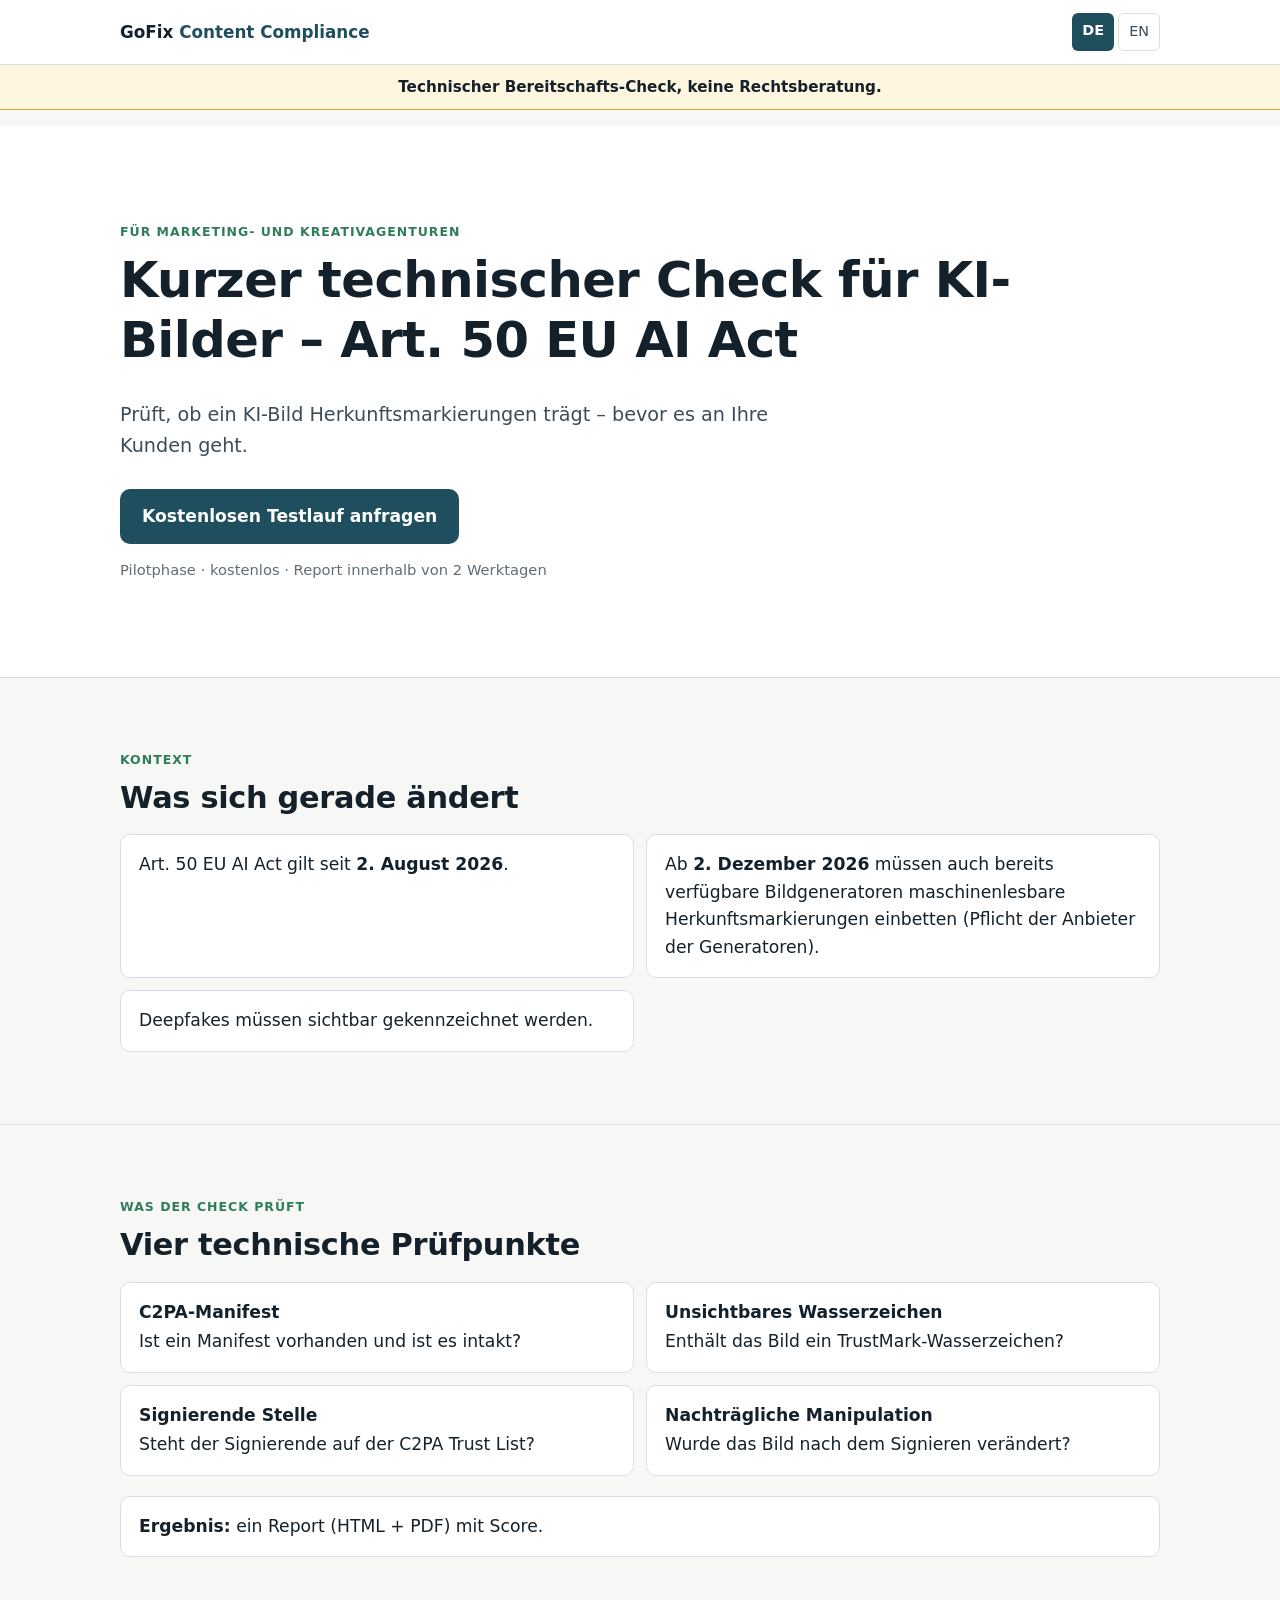
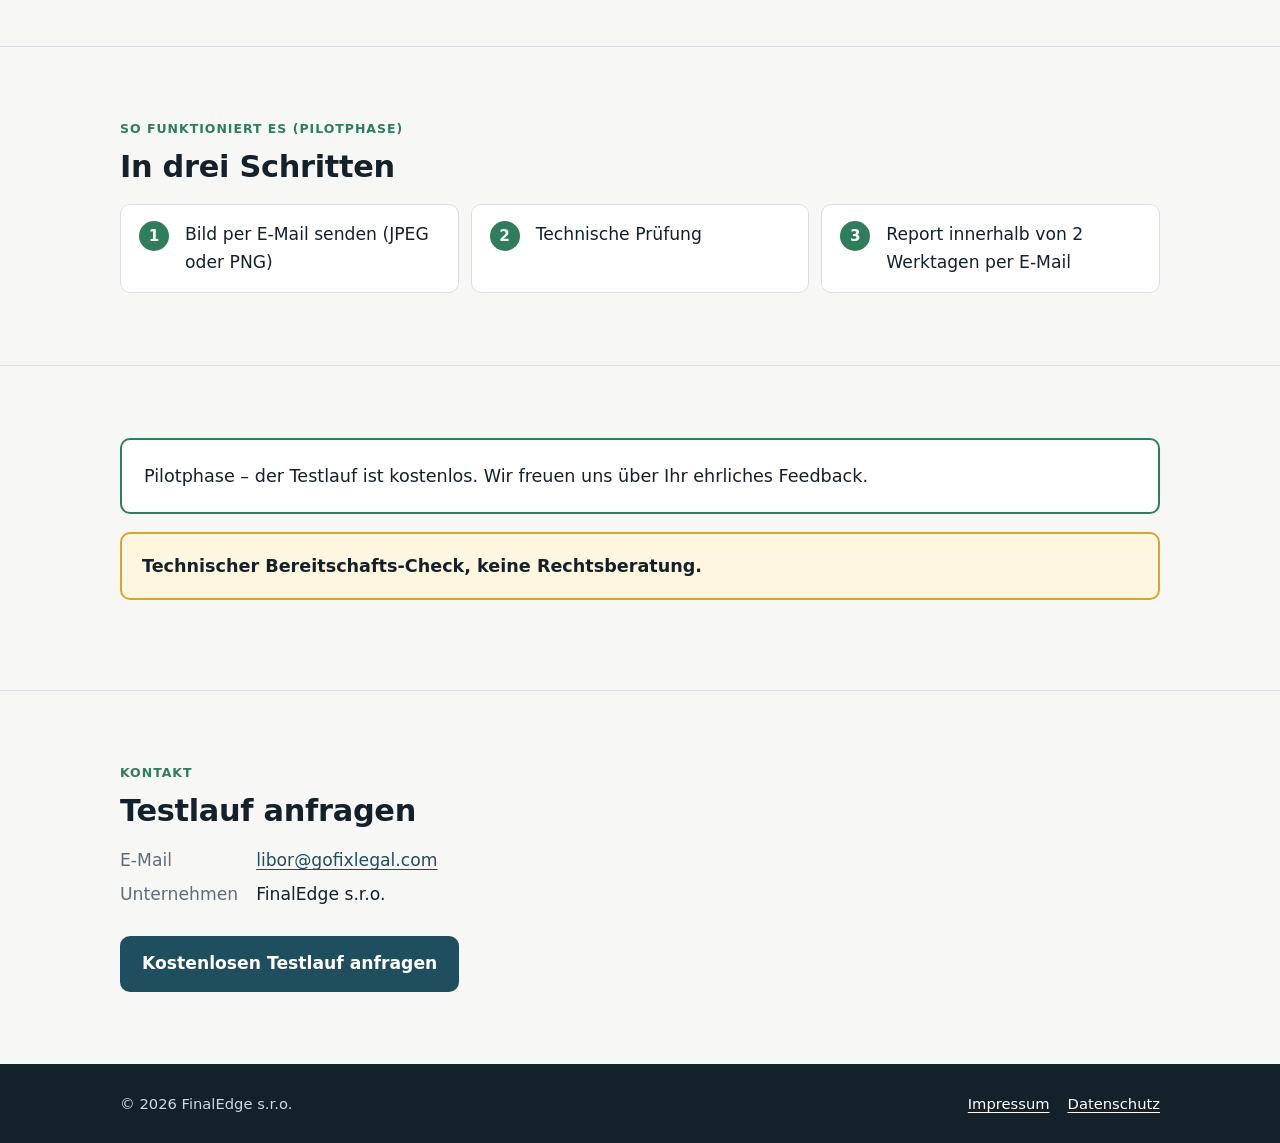
==== index.html @ 9da03d21 "feat: landing page gofixlegal.com Co-authored-by: Cursor <cursoragent@cursor.com>" ====
<!doctype html>
<html lang="de">
<head>
<meta charset="utf-8">
<meta name="viewport" content="width=device-width, initial-scale=1">
<title>GoFix Content Compliance – Technischer Check für KI-Bilder (Art. 50 EU AI Act)</title>
<meta name="description" content="Kurzer technischer Check für KI-Bilder: prüft C2PA-Manifest, unsichtbares Wasserzeichen und Manipulationen – bevor das Bild an Ihre Kunden geht. Technischer Bereitschafts-Check, keine Rechtsberatung.">
<link rel="alternate" hreflang="de" href="https://gofixlegal.com/">
<link rel="alternate" hreflang="en" href="https://gofixlegal.com/en/">
<link rel="stylesheet" href="/assets/styles.css">
</head>
<body>
<a class="skip" href="#main">Zum Inhalt springen</a>
<header class="site-header">
  <div class="wrap">
    <a class="logo" href="/">GoFix <span>Content Compliance</span></a>
    <nav class="lang" aria-label="Sprache"><strong aria-current="true">DE</strong><a href="/en/" hreflang="en" lang="en">EN</a></nav>
  </div>
</header>
<p class="disclaimer">Technischer Bereitschafts-Check, keine Rechtsberatung.</p>

<main id="main">
  <section class="hero">
    <div class="wrap">
      <p class="eyebrow">Für Marketing- und Kreativagenturen</p>
      <h1>Kurzer technischer Check für KI-Bilder – Art. 50 EU AI Act</h1>
      <p class="lead">Prüft, ob ein KI-Bild Herkunftsmarkierungen trägt – bevor es an Ihre Kunden geht.</p>
      <a class="btn" href="mailto:libor@gofixlegal.com?subject=Testlauf%20KI-Bild-Check">Kostenlosen Testlauf anfragen</a>
      <p class="hero-note">Pilotphase · kostenlos · Report innerhalb von 2 Werktagen</p>
    </div>
  </section>

  <section id="kontext">
    <div class="wrap">
      <p class="eyebrow">Kontext</p>
      <h2>Was sich gerade ändert</h2>
      <ul class="facts">
        <li>Art. 50 EU AI Act gilt seit <time datetime="2026-08-02">2. August 2026</time>.</li>
        <li>Ab <time datetime="2026-12-02">2. Dezember 2026</time> müssen auch bereits verfügbare Bildgeneratoren maschinenlesbare Herkunftsmarkierungen einbetten (Pflicht der Anbieter der Generatoren).</li>
        <li>Deepfakes müssen sichtbar gekennzeichnet werden.</li>
      </ul>
    </div>
  </section>

  <section id="pruefung">
    <div class="wrap">
      <p class="eyebrow">Was der Check prüft</p>
      <h2>Vier technische Prüfpunkte</h2>
      <ul class="checks">
        <li><strong>C2PA-Manifest</strong>Ist ein Manifest vorhanden und ist es intakt?</li>
        <li><strong>Unsichtbares Wasserzeichen</strong>Enthält das Bild ein TrustMark-Wasserzeichen?</li>
        <li><strong>Signierende Stelle</strong>Steht der Signierende auf der C2PA Trust List?</li>
        <li><strong>Nachträgliche Manipulation</strong>Wurde das Bild nach dem Signieren verändert?</li>
      </ul>
      <p class="output"><strong>Ergebnis:</strong> ein Report (HTML + PDF) mit Score.</p>
    </div>
  </section>

  <section id="ablauf">
    <div class="wrap">
      <p class="eyebrow">So funktioniert es (Pilotphase)</p>
      <h2>In drei Schritten</h2>
      <ol class="steps">
        <li>Bild per E-Mail senden (JPEG oder PNG)</li>
        <li>Technische Prüfung</li>
        <li>Report innerhalb von 2 Werktagen per E-Mail</li>
      </ol>
    </div>
  </section>

  <section id="pilot">
    <div class="wrap">
      <p class="pilot">Pilotphase – der Testlauf ist kostenlos. Wir freuen uns über Ihr ehrliches Feedback.</p>
      <p class="legal-box">Technischer Bereitschafts-Check, keine Rechtsberatung.</p>
    </div>
  </section>

  <section id="kontakt" class="contact">
    <div class="wrap">
      <p class="eyebrow">Kontakt</p>
      <h2>Testlauf anfragen</h2>
      <dl>
        <dt>E-Mail</dt><dd><a href="mailto:libor@gofixlegal.com">libor@gofixlegal.com</a></dd>
        <dt>Unternehmen</dt><dd>FinalEdge s.r.o.</dd>
      </dl>
      <a class="btn" href="mailto:libor@gofixlegal.com?subject=Testlauf%20KI-Bild-Check">Kostenlosen Testlauf anfragen</a>
    </div>
  </section>
</main>

<footer class="site-footer">
  <div class="wrap">
    <span>© 2026 FinalEdge s.r.o.</span>
    <nav aria-label="Rechtliches"><a href="/impressum.html">Impressum</a><a href="/datenschutz.html">Datenschutz</a></nav>
  </div>
</footer>
</body>
</html>
---- assets/styles.css ----
:root {
  --ink: #14212b;
  --ink-2: #3d4c57;
  --muted: #5f6d78;
  --bg: #f7f8f6;
  --surface: #ffffff;
  --line: #d9dfe2;
  --brand: #1f4e5f;
  --brand-ink: #ffffff;
  --accent: #2f7d5b;
  --warn-bg: #fff6e0;
  --warn-line: #d9a431;
  --radius: 10px;
  --max: 1080px;
  --font: system-ui, -apple-system, "Segoe UI", Roboto, "Helvetica Neue", Arial, sans-serif;
}

* { box-sizing: border-box; }
html { -webkit-text-size-adjust: 100%; }
body {
  margin: 0;
  font-family: var(--font);
  font-size: 1.0625rem;
  line-height: 1.6;
  color: var(--ink);
  background: var(--bg);
}
a { color: var(--brand); text-underline-offset: 3px; }
a:focus-visible, .btn:focus-visible { outline: 3px solid var(--accent); outline-offset: 3px; }
h1, h2, h3 { line-height: 1.2; letter-spacing: -0.01em; margin: 0 0 0.6em; }
h1 { font-size: clamp(1.9rem, 5.2vw, 3.1rem); }
h2 { font-size: clamp(1.4rem, 3.4vw, 1.9rem); }
h3 { font-size: 1.1rem; }
p { margin: 0 0 1em; }

.wrap { width: 100%; max-width: var(--max); margin: 0 auto; padding: 0 20px; }
.skip { position: absolute; left: -999px; }
.skip:focus { left: 12px; top: 12px; background: var(--surface); padding: 8px 12px; z-index: 10; }

/* Header */
.site-header { background: var(--surface); border-bottom: 1px solid var(--line); }
.site-header .wrap { display: flex; align-items: center; justify-content: space-between; gap: 16px; min-height: 64px; }
.logo { font-weight: 700; color: var(--ink); text-decoration: none; font-size: 1.05rem; }
.logo span { color: var(--brand); }
.lang { display: flex; gap: 4px; font-size: 0.9rem; }
.lang a, .lang strong { padding: 6px 10px; border-radius: 6px; text-decoration: none; }
.lang strong { background: var(--brand); color: var(--brand-ink); }
.lang a { color: var(--ink-2); border: 1px solid var(--line); }

/* Disclaimer bar */
.disclaimer {
  background: var(--warn-bg);
  border-bottom: 1px solid var(--warn-line);
  font-weight: 600;
  font-size: 0.95rem;
  text-align: center;
  padding: 10px 20px;
}

/* Sections */
section { padding: 56px 0; border-bottom: 1px solid var(--line); }
section:last-of-type { border-bottom: 0; }
.eyebrow { text-transform: uppercase; letter-spacing: 0.08em; font-size: 0.78rem; font-weight: 700; color: var(--accent); margin-bottom: 10px; }
.lead { font-size: 1.2rem; color: var(--ink-2); max-width: 44rem; }

.hero { padding: 64px 0 56px; background: var(--surface); }
.btn {
  display: inline-block;
  background: var(--brand);
  color: var(--brand-ink);
  text-decoration: none;
  font-weight: 700;
  padding: 14px 22px;
  border-radius: var(--radius);
  margin-top: 8px;
}
.btn:hover { background: #173d4b; }
.hero-note { color: var(--muted); font-size: 0.92rem; margin-top: 14px; }

.facts { list-style: none; padding: 0; margin: 0; display: grid; gap: 12px; }
.facts li { background: var(--surface); border: 1px solid var(--line); border-radius: var(--radius); padding: 16px 18px; }
.facts time { font-weight: 700; }

.checks { list-style: none; padding: 0; margin: 0 0 20px; display: grid; gap: 12px; }
.checks li { background: var(--surface); border: 1px solid var(--line); border-radius: var(--radius); padding: 16px 18px; }
.checks li strong { display: block; margin-bottom: 2px; }
.output { background: var(--surface); border-left: 0; border: 1px solid var(--line); border-radius: var(--radius); padding: 16px 18px; }

.steps { list-style: none; counter-reset: s; padding: 0; margin: 0; display: grid; gap: 12px; }
.steps li { counter-increment: s; background: var(--surface); border: 1px solid var(--line); border-radius: var(--radius); padding: 16px 18px 16px 64px; position: relative; }
.steps li::before {
  content: counter(s);
  position: absolute; left: 18px; top: 16px;
  width: 30px; height: 30px; border-radius: 50%;
  background: var(--accent); color: #fff; font-weight: 700;
  display: grid; place-items: center; font-size: 0.95rem;
}

.pilot { background: var(--surface); border: 2px solid var(--accent); border-radius: var(--radius); padding: 22px; font-size: 1.1rem; }
.legal-box { border: 2px solid var(--warn-line); background: var(--warn-bg); border-radius: var(--radius); padding: 18px 20px; font-weight: 700; font-size: 1.1rem; }

.contact dl { display: grid; grid-template-columns: max-content 1fr; gap: 6px 18px; margin: 0 0 20px; }
.contact dt { color: var(--muted); }
.contact dd { margin: 0; }

/* Legal pages */
.legal { padding: 48px 0; }
.legal h2 { font-size: 1.2rem; margin-top: 1.8em; }
.legal ul { padding-left: 1.2em; }
.placeholder { background: var(--warn-bg); border: 1px dashed var(--warn-line); padding: 1px 6px; border-radius: 4px; font-weight: 600; }

/* Footer */
.site-footer { background: var(--ink); color: #cfd8dd; padding: 28px 0; font-size: 0.92rem; }
.site-footer .wrap { display: flex; flex-wrap: wrap; justify-content: space-between; gap: 12px; }
.site-footer a { color: #ffffff; }
.site-footer nav { display: flex; gap: 18px; flex-wrap: wrap; }

@media (min-width: 760px) {
  body { font-size: 1.075rem; }
  .facts, .checks { grid-template-columns: repeat(2, 1fr); }
  .steps { grid-template-columns: repeat(3, 1fr); }
  section { padding: 72px 0; }
  .hero { padding: 96px 0 80px; }
}
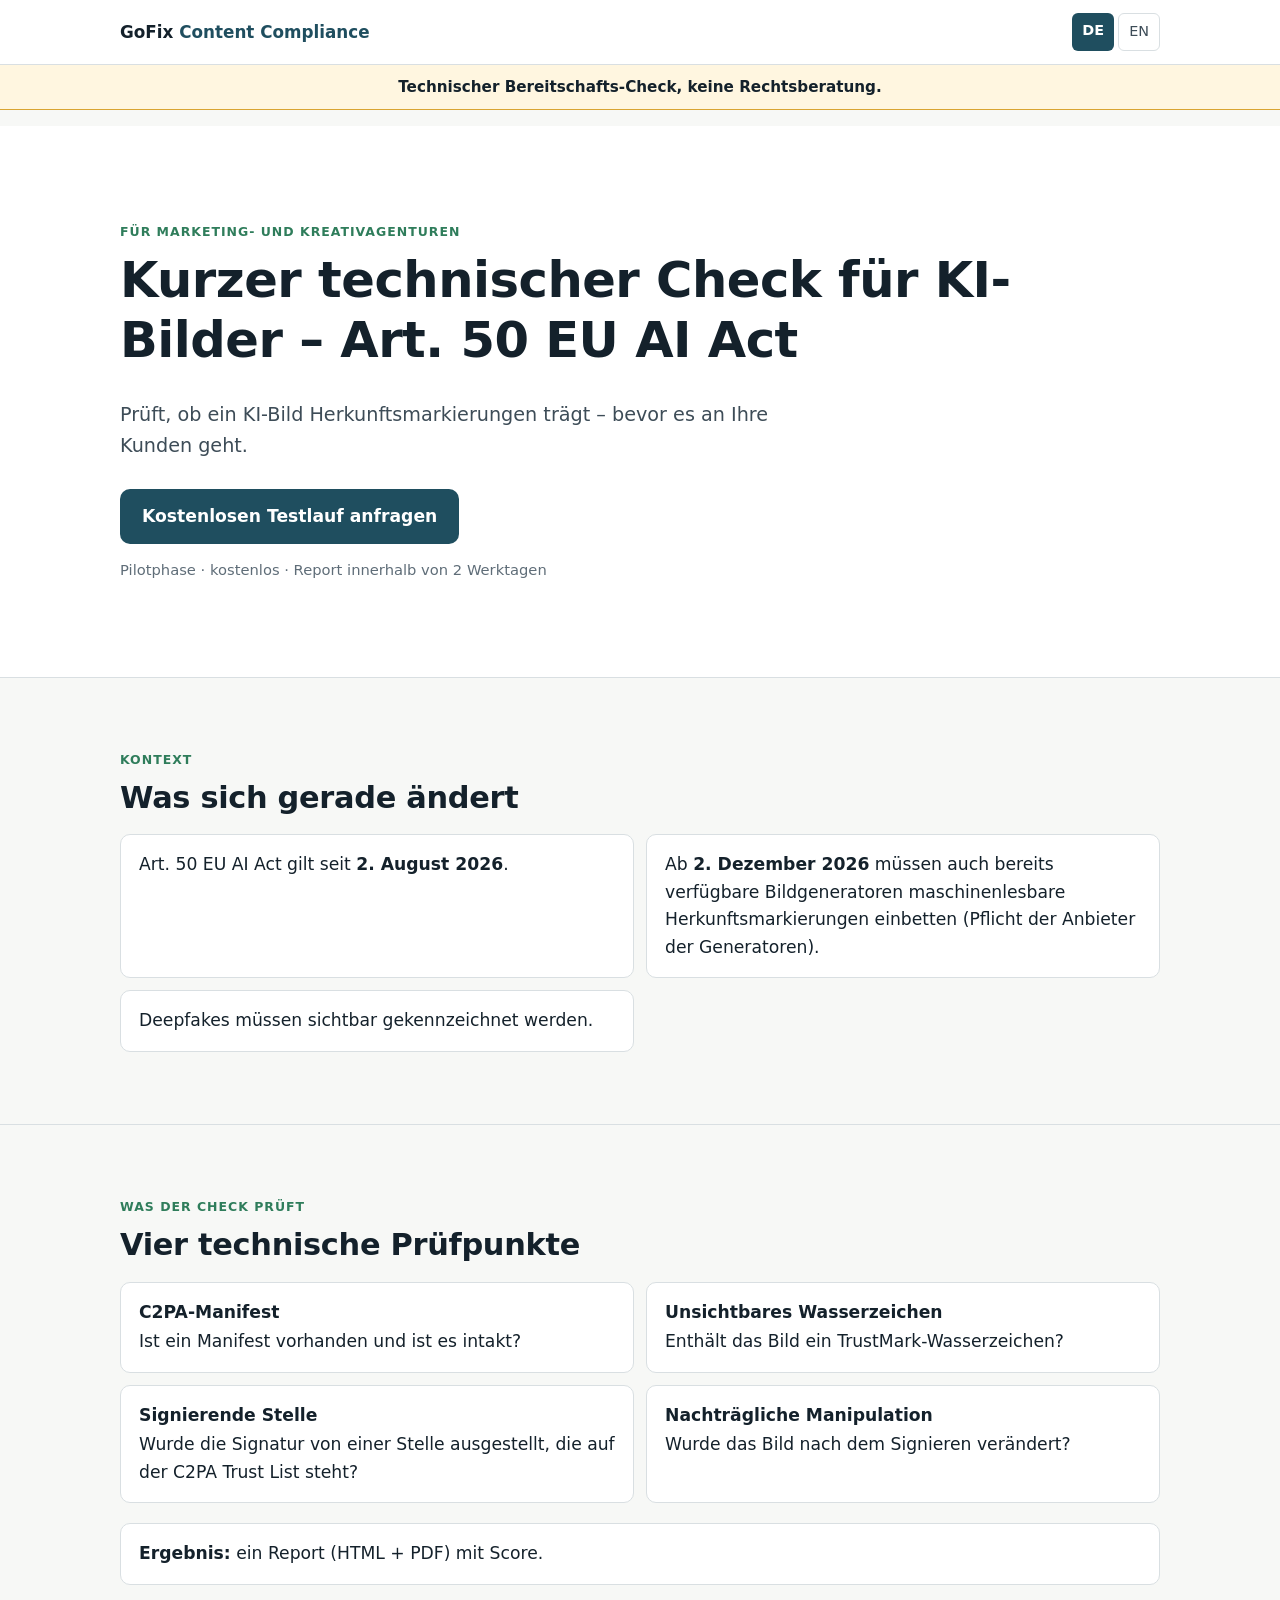
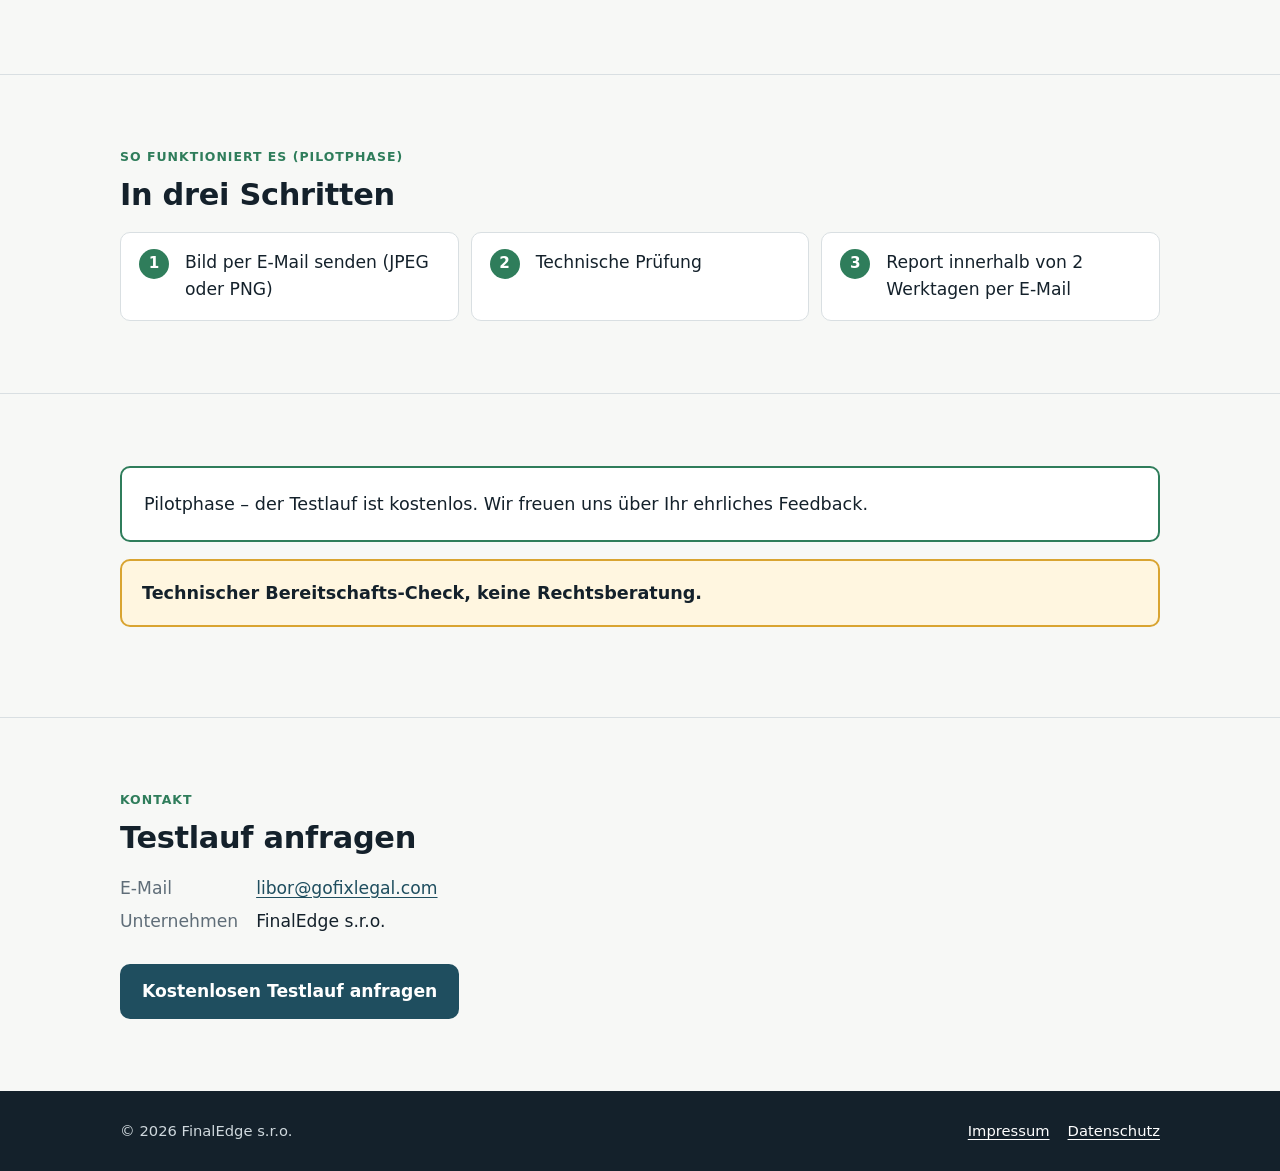
==== commit 52c7d81e: "fix: Impressum DE/EN, přesnější formulace trust listu Co-authored-by: Cursor <cursoragent@cursor.com" ====
--- a/index.html
+++ b/index.html
@@ -49,7 +49,7 @@
       <ul class="checks">
         <li><strong>C2PA-Manifest</strong>Ist ein Manifest vorhanden und ist es intakt?</li>
         <li><strong>Unsichtbares Wasserzeichen</strong>Enthält das Bild ein TrustMark-Wasserzeichen?</li>
-        <li><strong>Signierende Stelle</strong>Steht der Signierende auf der C2PA Trust List?</li>
+        <li><strong>Signierende Stelle</strong>Wurde die Signatur von einer Stelle ausgestellt, die auf der C2PA Trust List steht?</li>
         <li><strong>Nachträgliche Manipulation</strong>Wurde das Bild nach dem Signieren verändert?</li>
       </ul>
       <p class="output"><strong>Ergebnis:</strong> ein Report (HTML + PDF) mit Score.</p>
--- a/assets/styles.css
+++ b/assets/styles.css
@@ -34,8 +34,29 @@
 p { margin: 0 0 1em; }
 
 .wrap { width: 100%; max-width: var(--max); margin: 0 auto; padding: 0 20px; }
-.skip { position: absolute; left: -999px; }
-.skip:focus { left: 12px; top: 12px; background: var(--surface); padding: 8px 12px; z-index: 10; }
+.skip {
+  position: absolute;
+  width: 1px;
+  height: 1px;
+  padding: 0;
+  margin: -1px;
+  overflow: hidden;
+  clip: rect(0, 0, 0, 0);
+  white-space: nowrap;
+  border: 0;
+}
+.skip:focus {
+  left: 12px;
+  top: 12px;
+  width: auto;
+  height: auto;
+  margin: 0;
+  overflow: visible;
+  clip: auto;
+  background: var(--surface);
+  padding: 8px 12px;
+  z-index: 10;
+}
 
 /* Header */
 .site-header { background: var(--surface); border-bottom: 1px solid var(--line); }
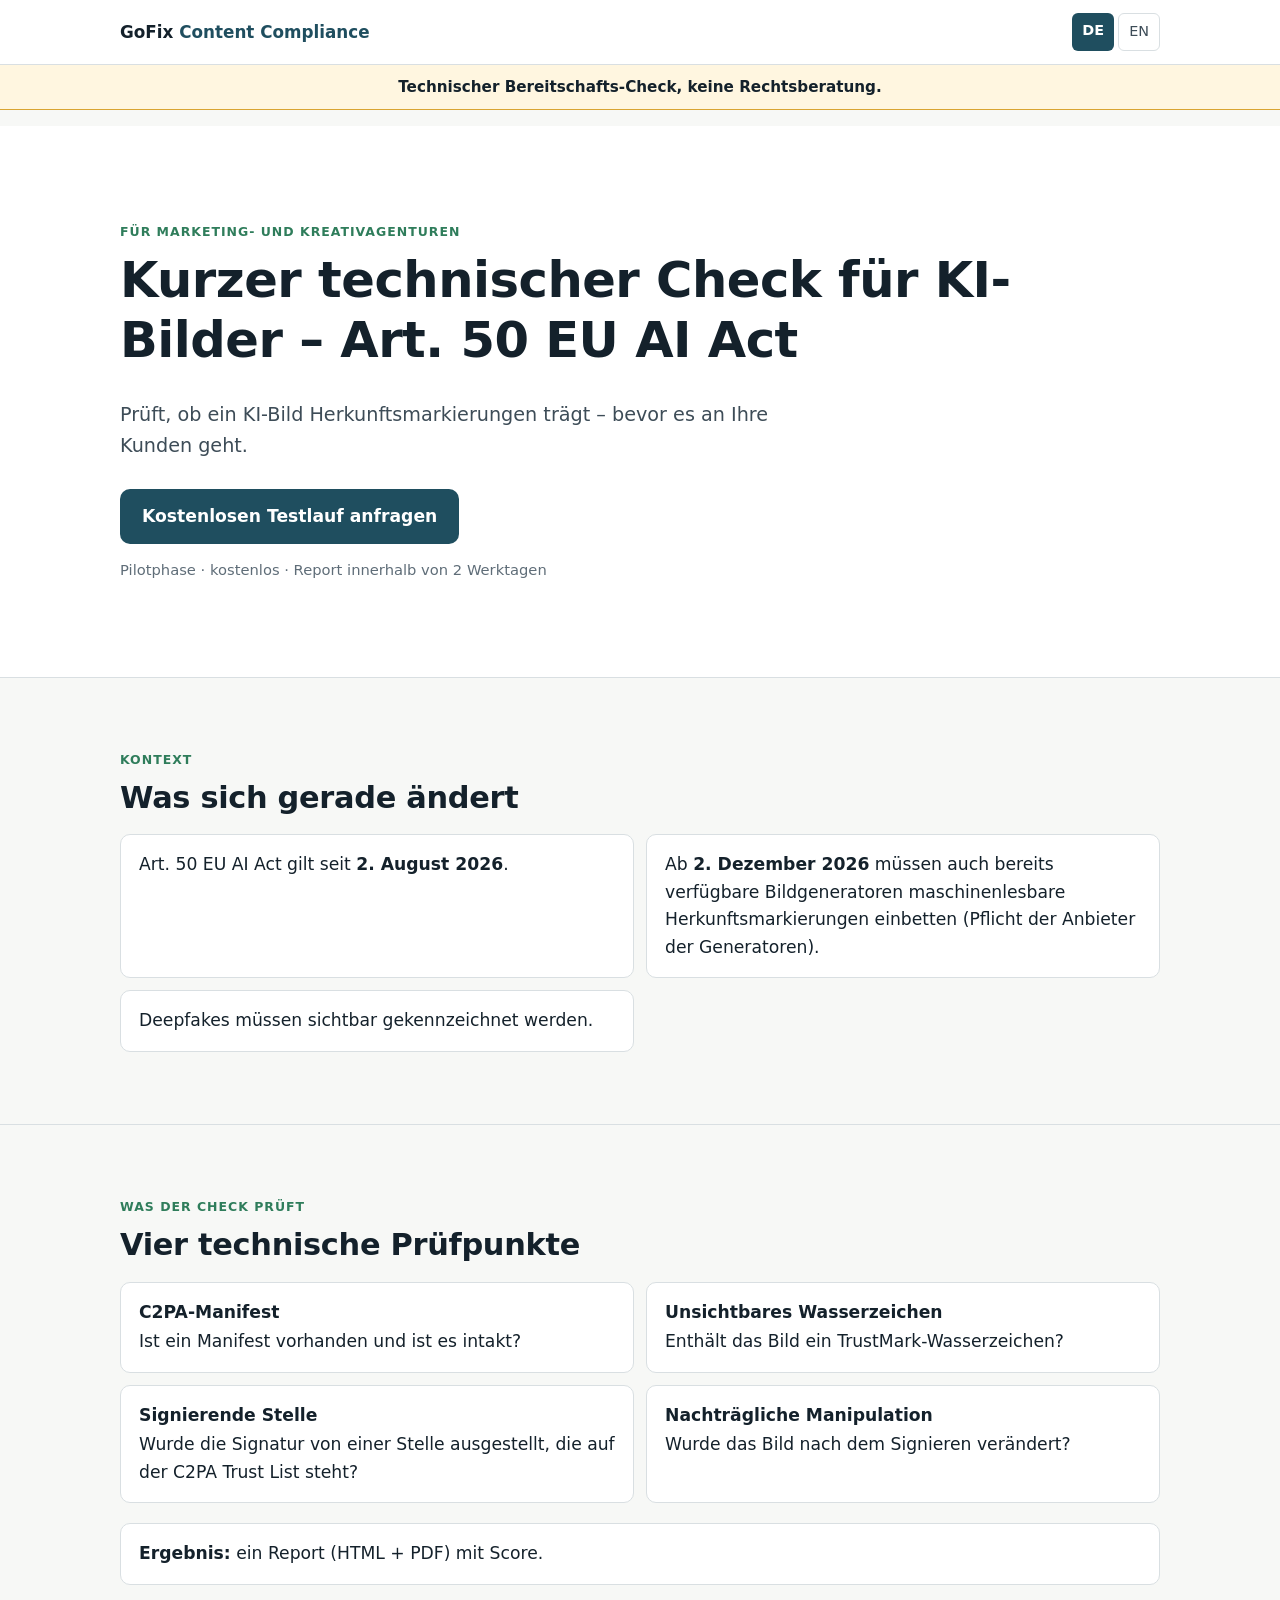
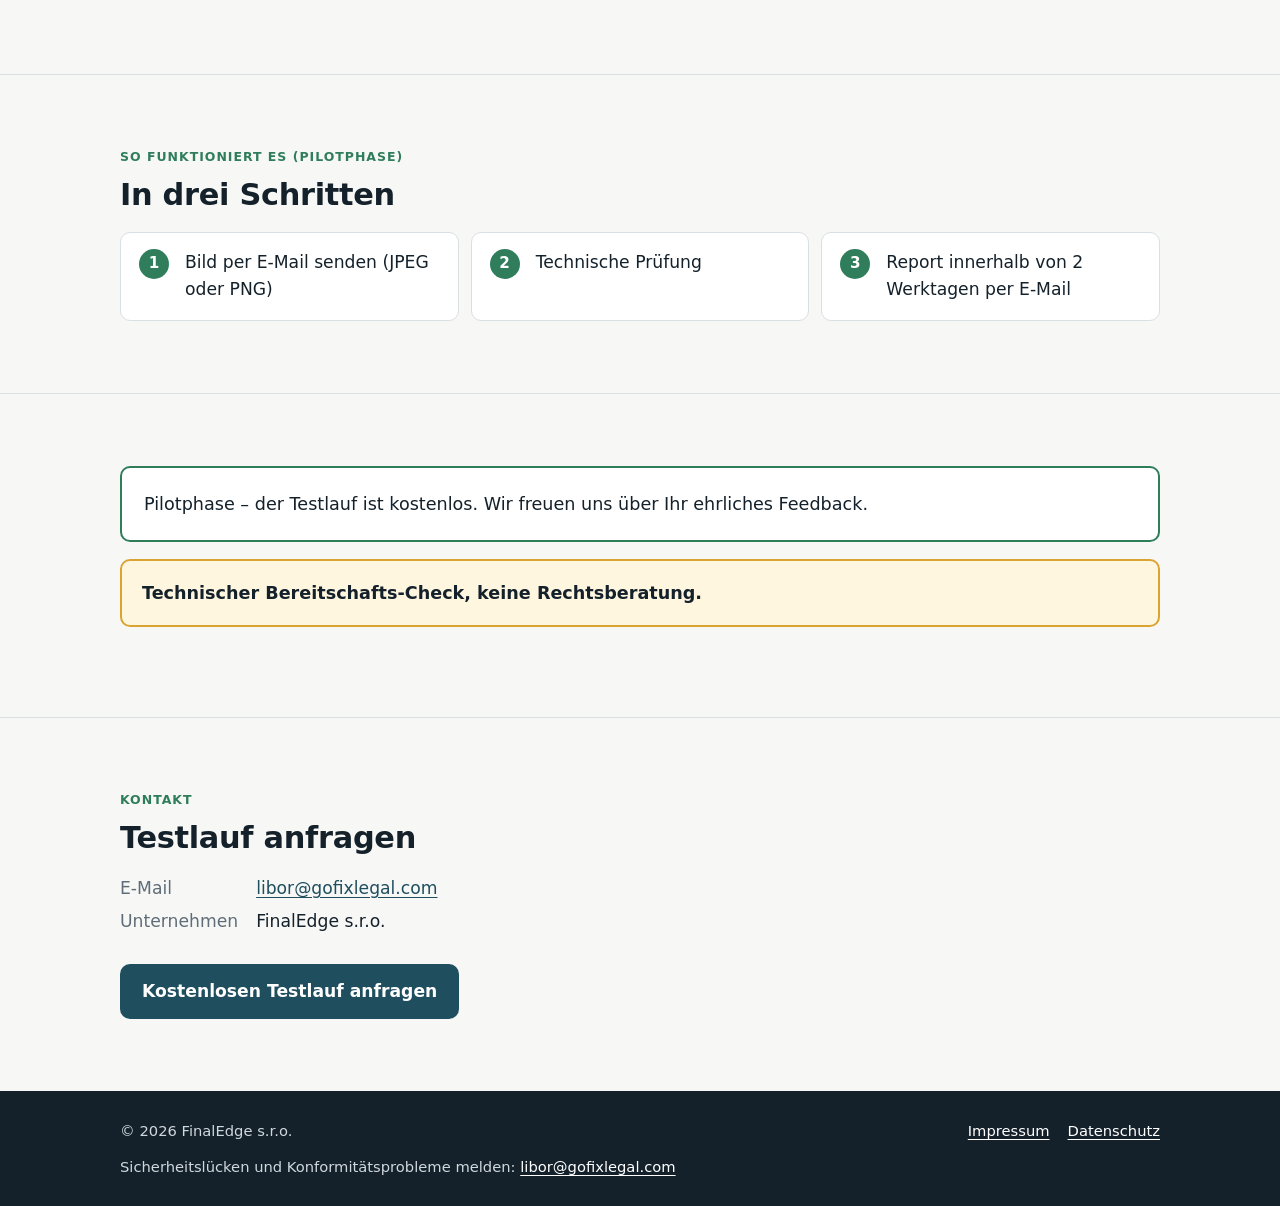
==== commit 354ba3b0: "feat: bezpečnostní kontakt (C2PA 2.4) Co-authored-by: Cursor <cursoragent@cursor.com>" ====
--- a/index.html
+++ b/index.html
@@ -92,6 +92,7 @@
   <div class="wrap">
     <span>© 2026 FinalEdge s.r.o.</span>
     <nav aria-label="Rechtliches"><a href="/impressum.html">Impressum</a><a href="/datenschutz.html">Datenschutz</a></nav>
+    <p class="security-contact">Sicherheitslücken und Konformitätsprobleme melden: <a href="mailto:libor@gofixlegal.com">libor@gofixlegal.com</a></p>
   </div>
 </footer>
 </body>
--- a/assets/styles.css
+++ b/assets/styles.css
@@ -135,6 +135,7 @@
 .site-footer .wrap { display: flex; flex-wrap: wrap; justify-content: space-between; gap: 12px; }
 .site-footer a { color: #ffffff; }
 .site-footer nav { display: flex; gap: 18px; flex-wrap: wrap; }
+.security-contact { flex: 1 0 100%; margin: 0; }
 
 @media (min-width: 760px) {
   body { font-size: 1.075rem; }
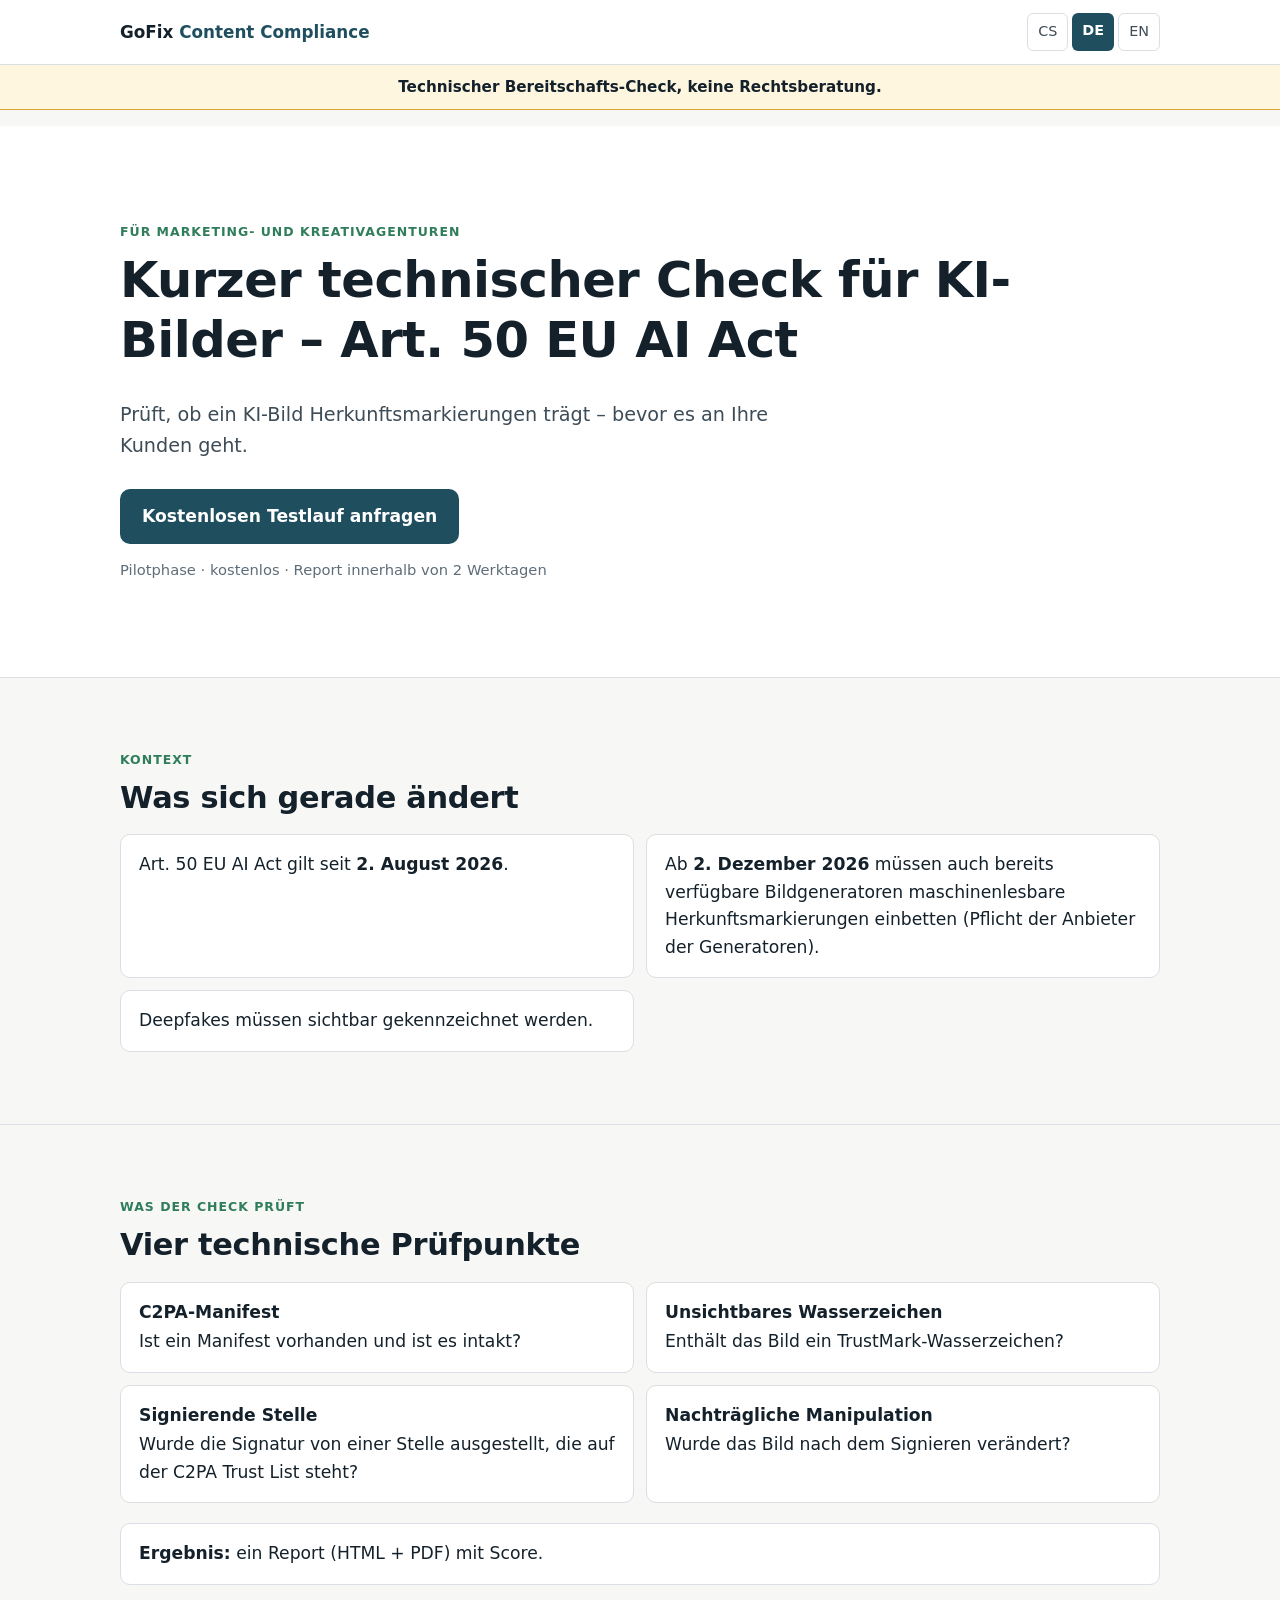
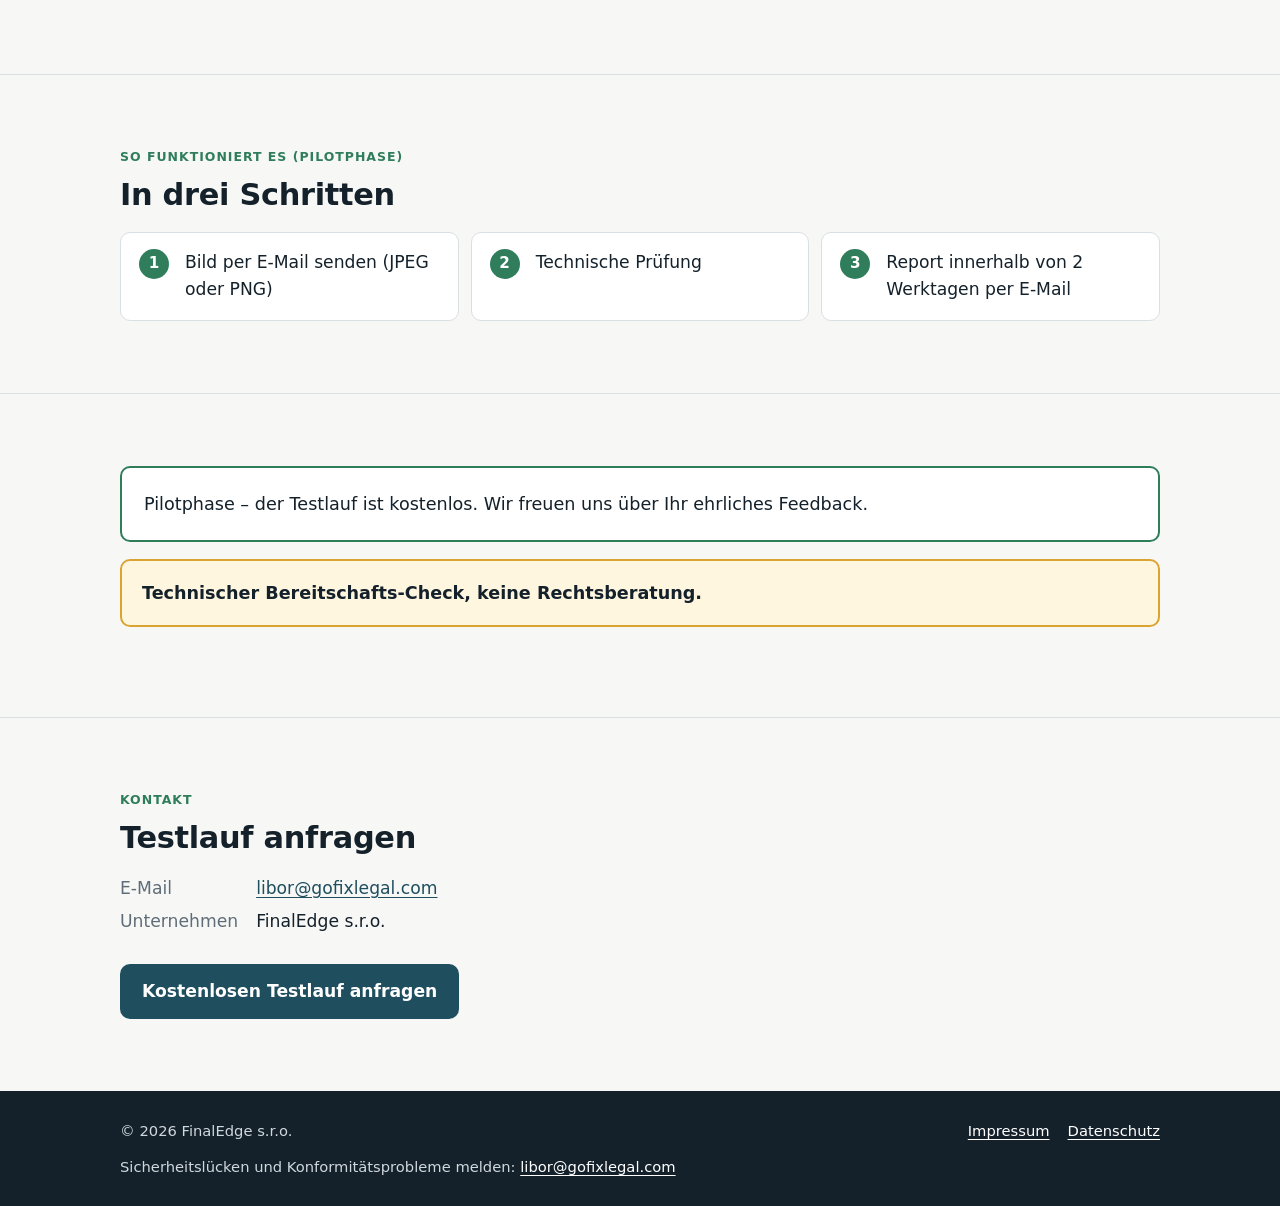
==== commit 1a4fba00: "feat: česká verze webu Co-authored-by: Cursor <cursoragent@cursor.com>" ====
--- a/index.html
+++ b/index.html
@@ -7,6 +7,7 @@
 <meta name="description" content="Kurzer technischer Check für KI-Bilder: prüft C2PA-Manifest, unsichtbares Wasserzeichen und Manipulationen – bevor das Bild an Ihre Kunden geht. Technischer Bereitschafts-Check, keine Rechtsberatung.">
 <link rel="alternate" hreflang="de" href="https://gofixlegal.com/">
 <link rel="alternate" hreflang="en" href="https://gofixlegal.com/en/">
+<link rel="alternate" hreflang="cs" href="https://gofixlegal.com/cs/">
 <link rel="stylesheet" href="/assets/styles.css">
 </head>
 <body>
@@ -14,7 +15,7 @@
 <header class="site-header">
   <div class="wrap">
     <a class="logo" href="/">GoFix <span>Content Compliance</span></a>
-    <nav class="lang" aria-label="Sprache"><strong aria-current="true">DE</strong><a href="/en/" hreflang="en" lang="en">EN</a></nav>
+    <nav class="lang" aria-label="Sprache"><a href="/cs/" hreflang="cs" lang="cs">CS</a><strong aria-current="true">DE</strong><a href="/en/" hreflang="en" lang="en">EN</a></nav>
   </div>
 </header>
 <p class="disclaimer">Technischer Bereitschafts-Check, keine Rechtsberatung.</p>
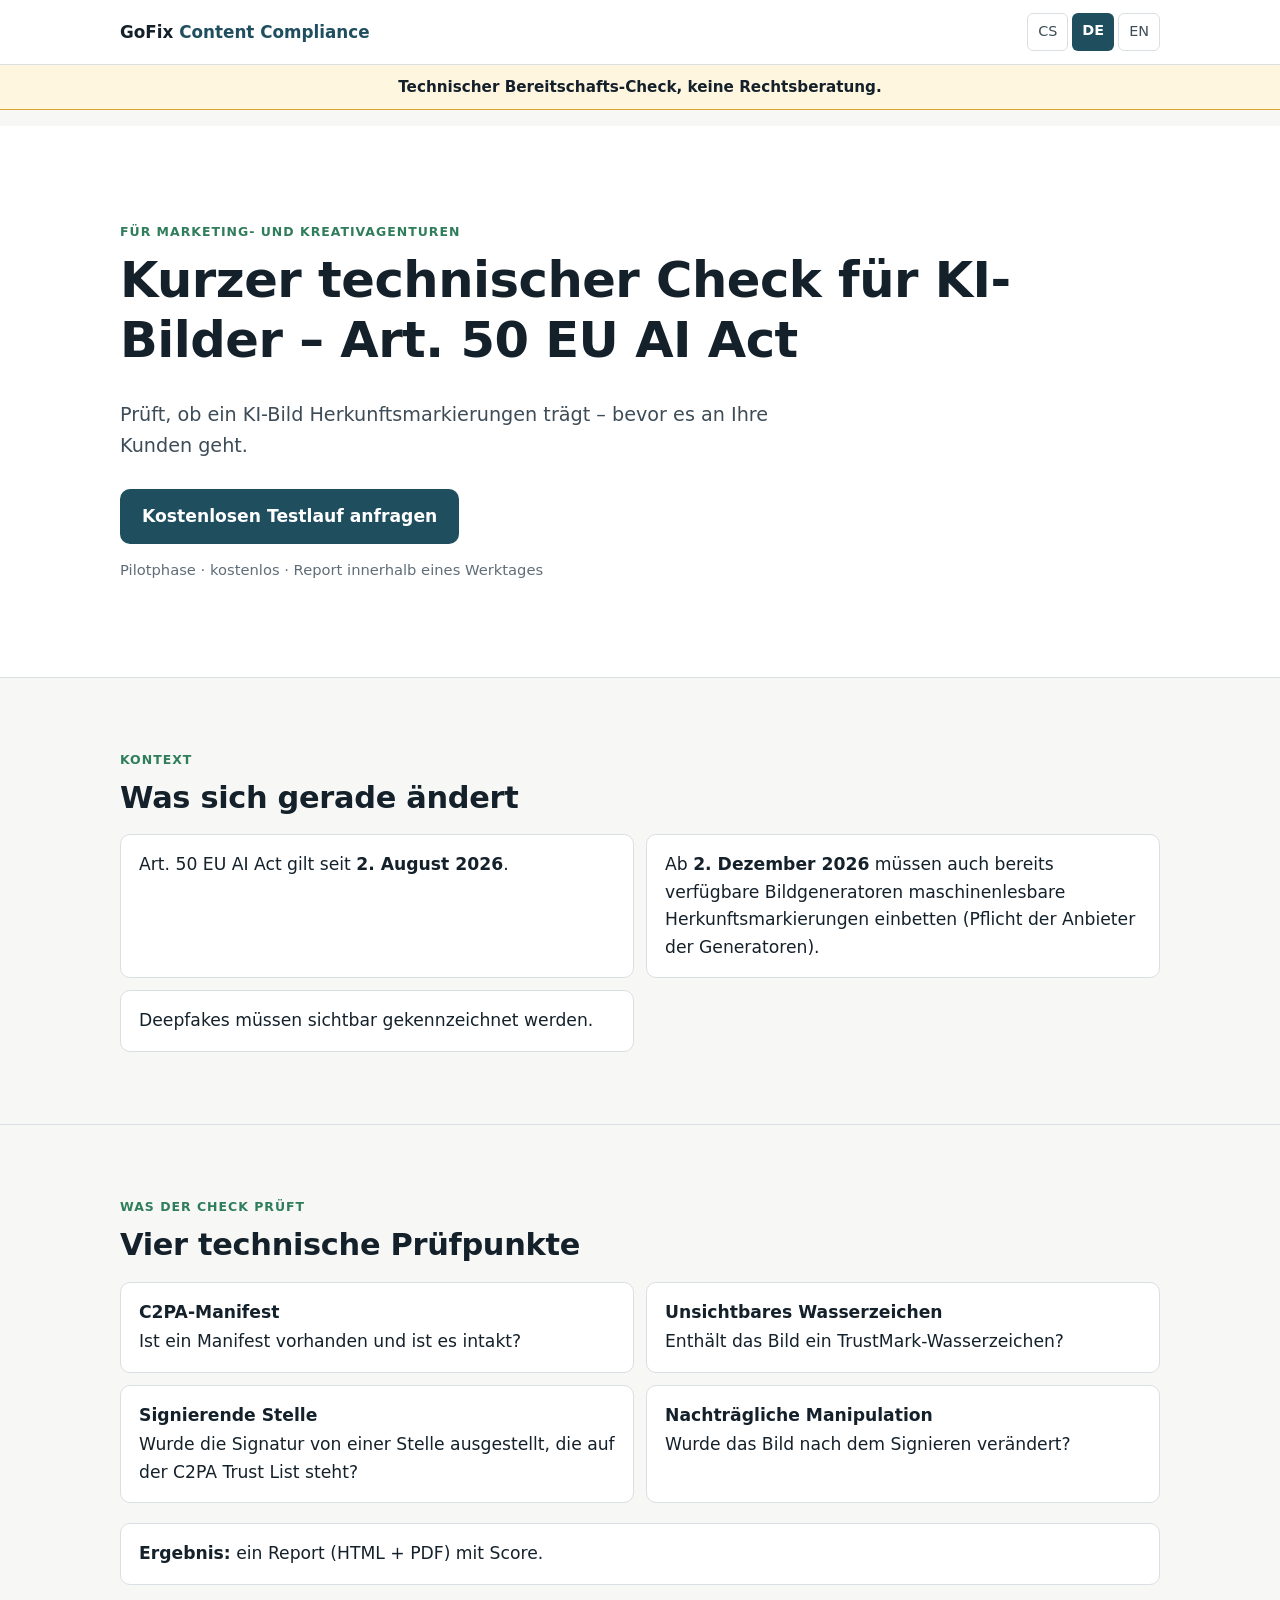
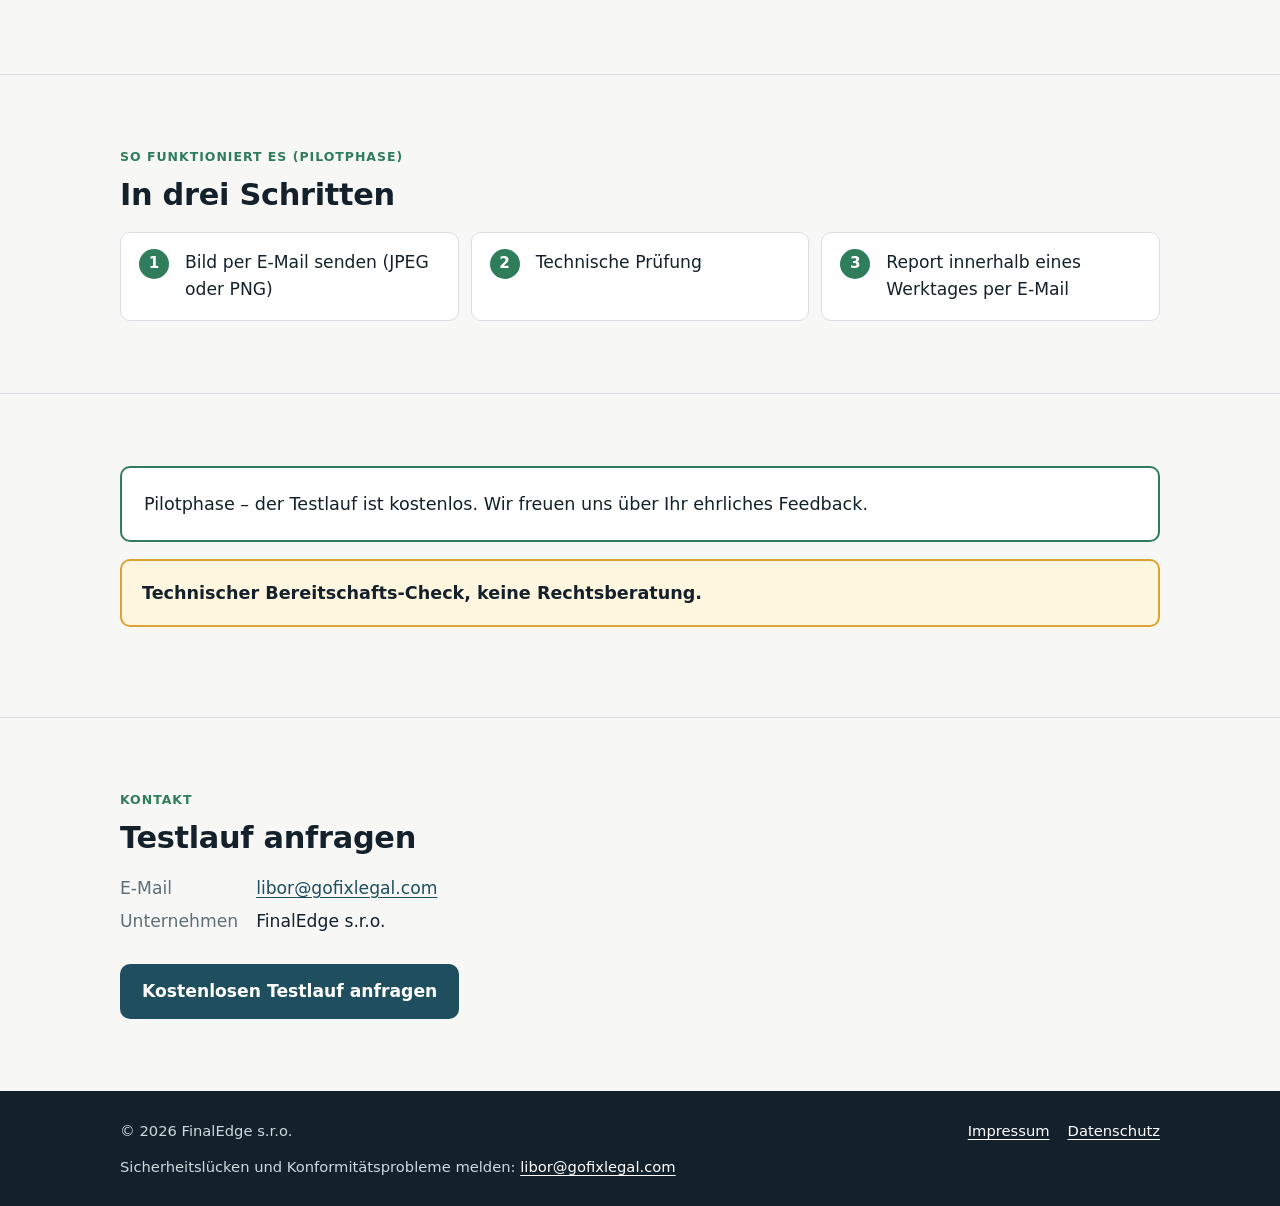
==== commit 05eaf987: "fix: report do 1 pracovního dne Co-authored-by: Cursor <cursoragent@cursor.com>" ====
--- a/index.html
+++ b/index.html
@@ -27,7 +27,7 @@
       <h1>Kurzer technischer Check für KI-Bilder – Art. 50 EU AI Act</h1>
       <p class="lead">Prüft, ob ein KI-Bild Herkunftsmarkierungen trägt – bevor es an Ihre Kunden geht.</p>
       <a class="btn" href="mailto:libor@gofixlegal.com?subject=Testlauf%20KI-Bild-Check">Kostenlosen Testlauf anfragen</a>
-      <p class="hero-note">Pilotphase · kostenlos · Report innerhalb von 2 Werktagen</p>
+      <p class="hero-note">Pilotphase · kostenlos · Report innerhalb eines Werktages</p>
     </div>
   </section>
 
@@ -64,7 +64,7 @@
       <ol class="steps">
         <li>Bild per E-Mail senden (JPEG oder PNG)</li>
         <li>Technische Prüfung</li>
-        <li>Report innerhalb von 2 Werktagen per E-Mail</li>
+        <li>Report innerhalb eines Werktages per E-Mail</li>
       </ol>
     </div>
   </section>
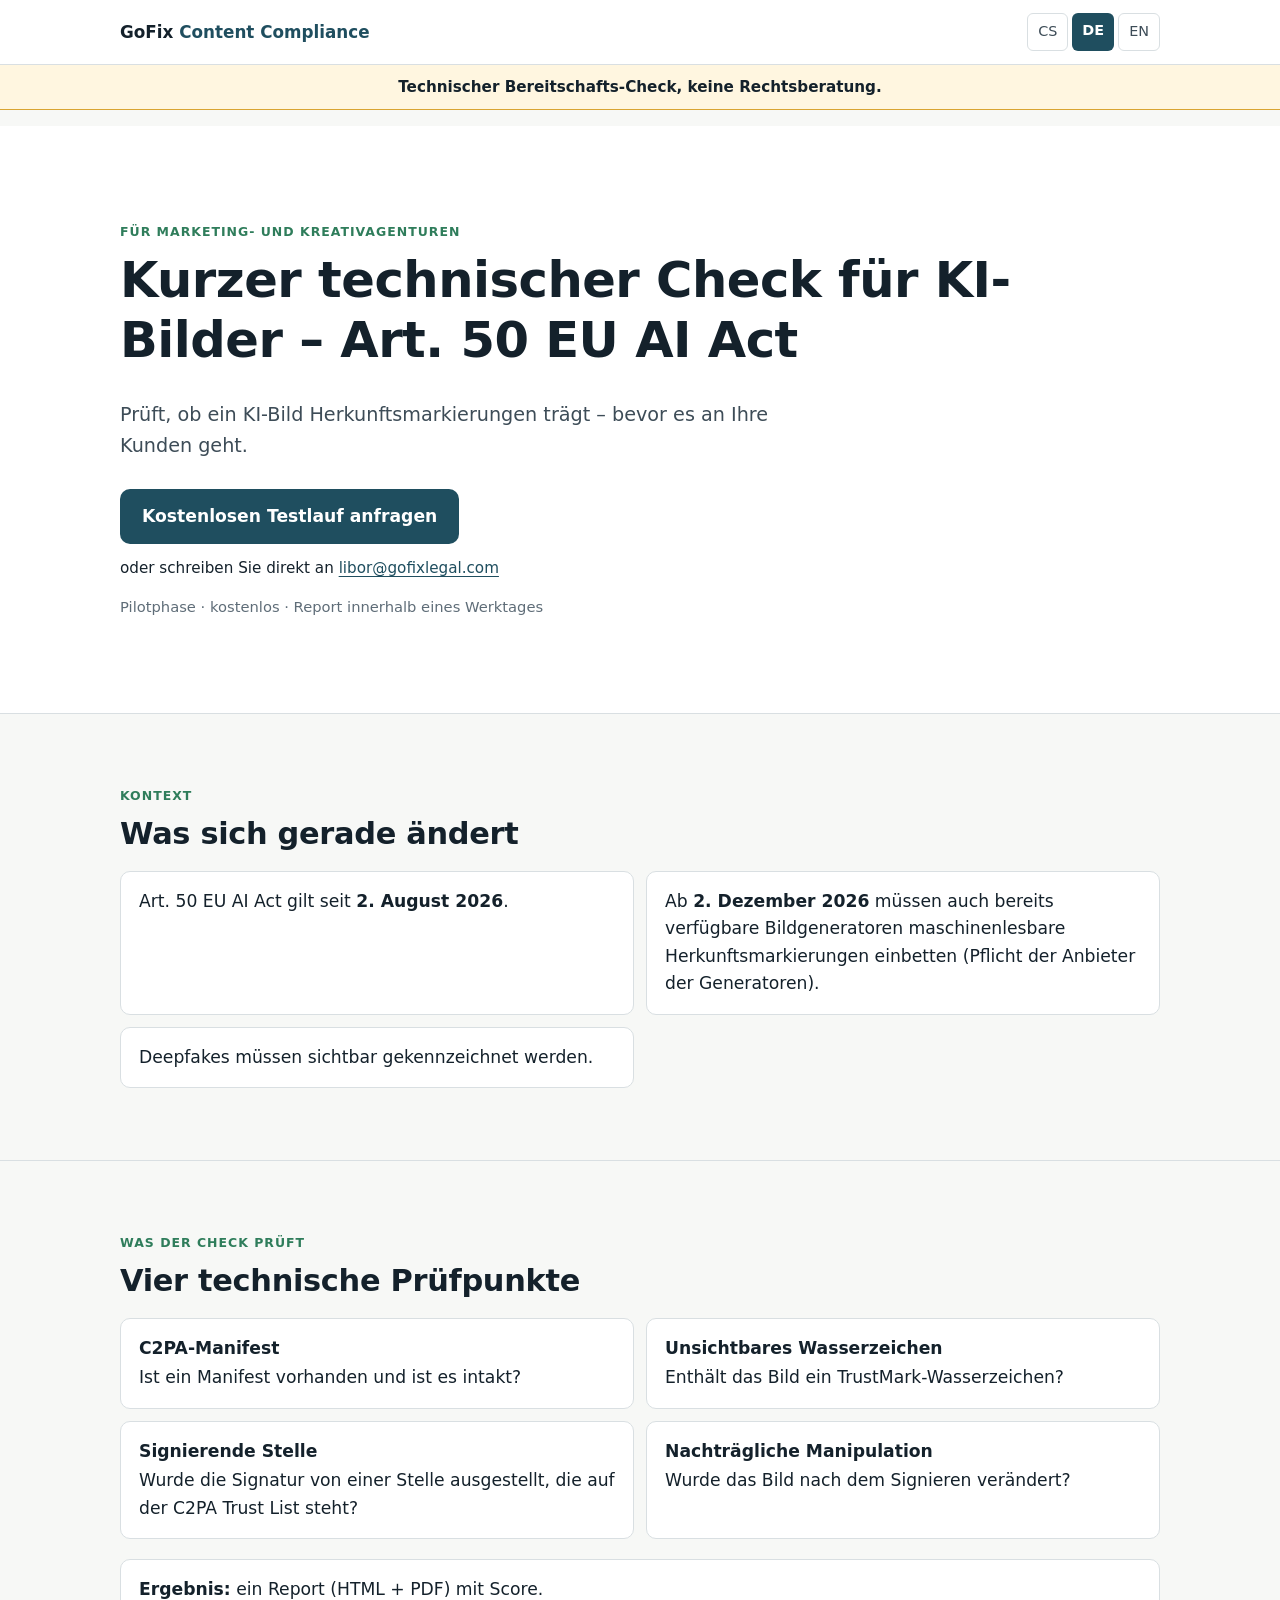
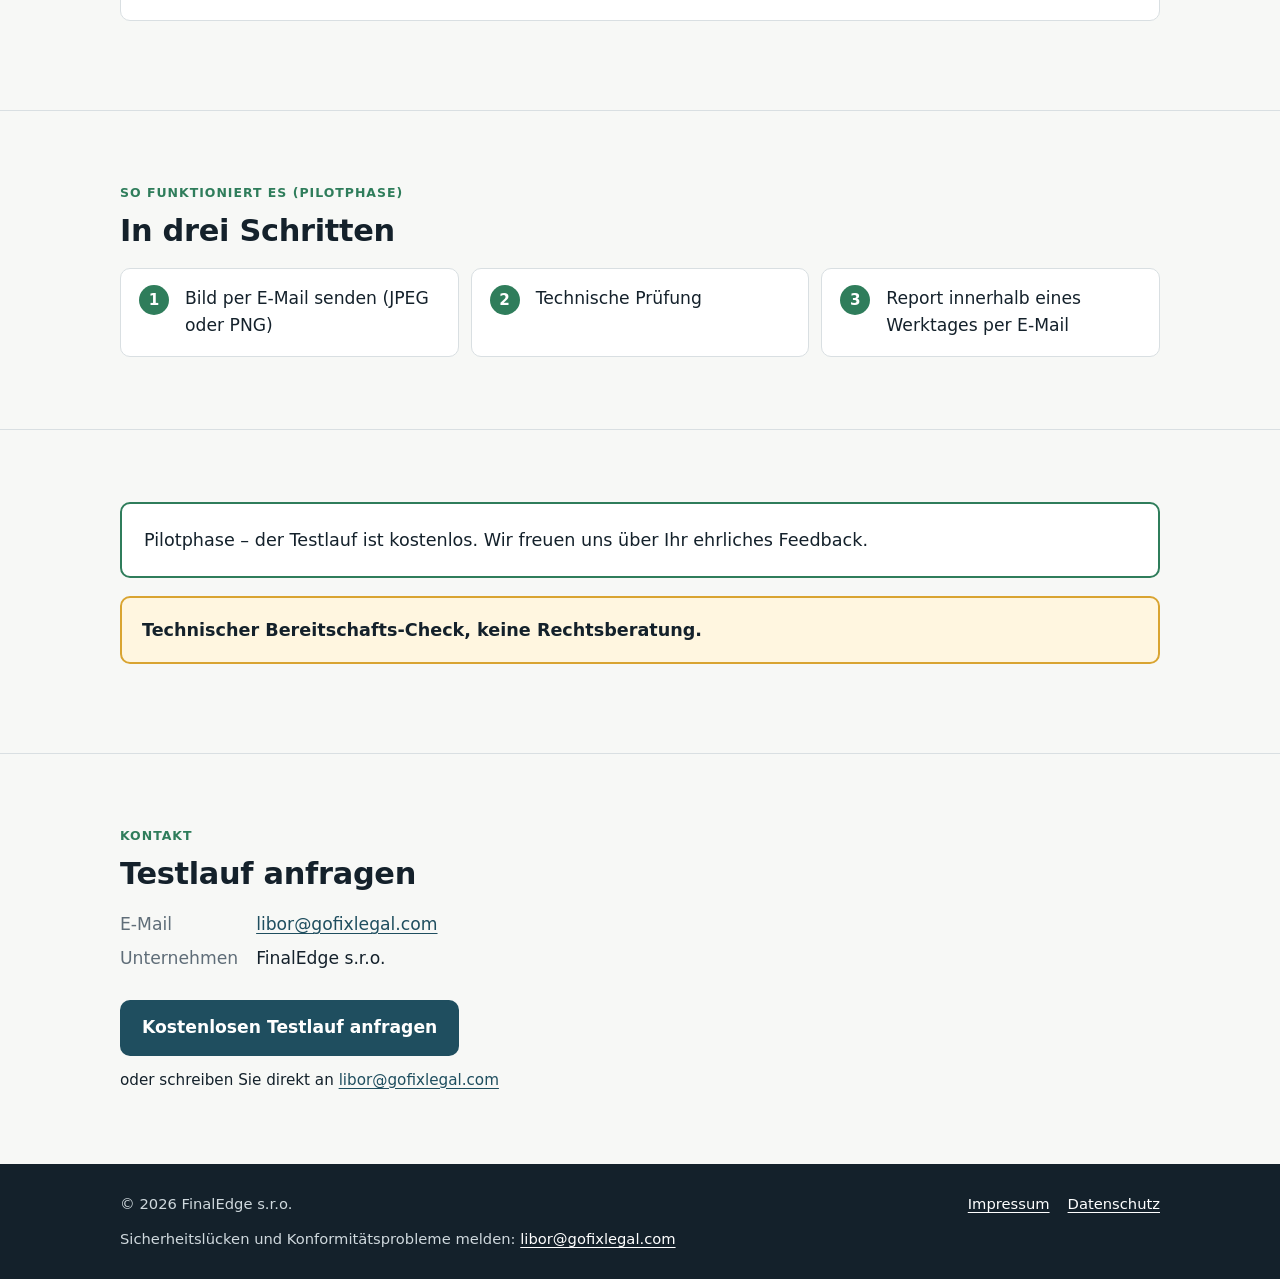
==== commit e42deaf4: "fix: viditelná e-mailová adresa u CTA Co-authored-by: Cursor <cursoragent@cursor.com>" ====
--- a/index.html
+++ b/index.html
@@ -27,6 +27,7 @@
       <h1>Kurzer technischer Check für KI-Bilder – Art. 50 EU AI Act</h1>
       <p class="lead">Prüft, ob ein KI-Bild Herkunftsmarkierungen trägt – bevor es an Ihre Kunden geht.</p>
       <a class="btn" href="mailto:libor@gofixlegal.com?subject=Testlauf%20KI-Bild-Check">Kostenlosen Testlauf anfragen</a>
+      <p class="cta-mail">oder schreiben Sie direkt an <a href="mailto:libor@gofixlegal.com">libor@gofixlegal.com</a></p>
       <p class="hero-note">Pilotphase · kostenlos · Report innerhalb eines Werktages</p>
     </div>
   </section>
@@ -85,6 +86,7 @@
         <dt>Unternehmen</dt><dd>FinalEdge s.r.o.</dd>
       </dl>
       <a class="btn" href="mailto:libor@gofixlegal.com?subject=Testlauf%20KI-Bild-Check">Kostenlosen Testlauf anfragen</a>
+      <p class="cta-mail">oder schreiben Sie direkt an <a href="mailto:libor@gofixlegal.com">libor@gofixlegal.com</a></p>
     </div>
   </section>
 </main>
--- a/assets/styles.css
+++ b/assets/styles.css
@@ -96,6 +96,8 @@
   margin-top: 8px;
 }
 .btn:hover { background: #173d4b; }
+.cta-mail { margin: 12px 0 0; font-size: 0.95rem; }
+.cta-mail a { color: var(--brand); }
 .hero-note { color: var(--muted); font-size: 0.92rem; margin-top: 14px; }
 
 .facts { list-style: none; padding: 0; margin: 0; display: grid; gap: 12px; }
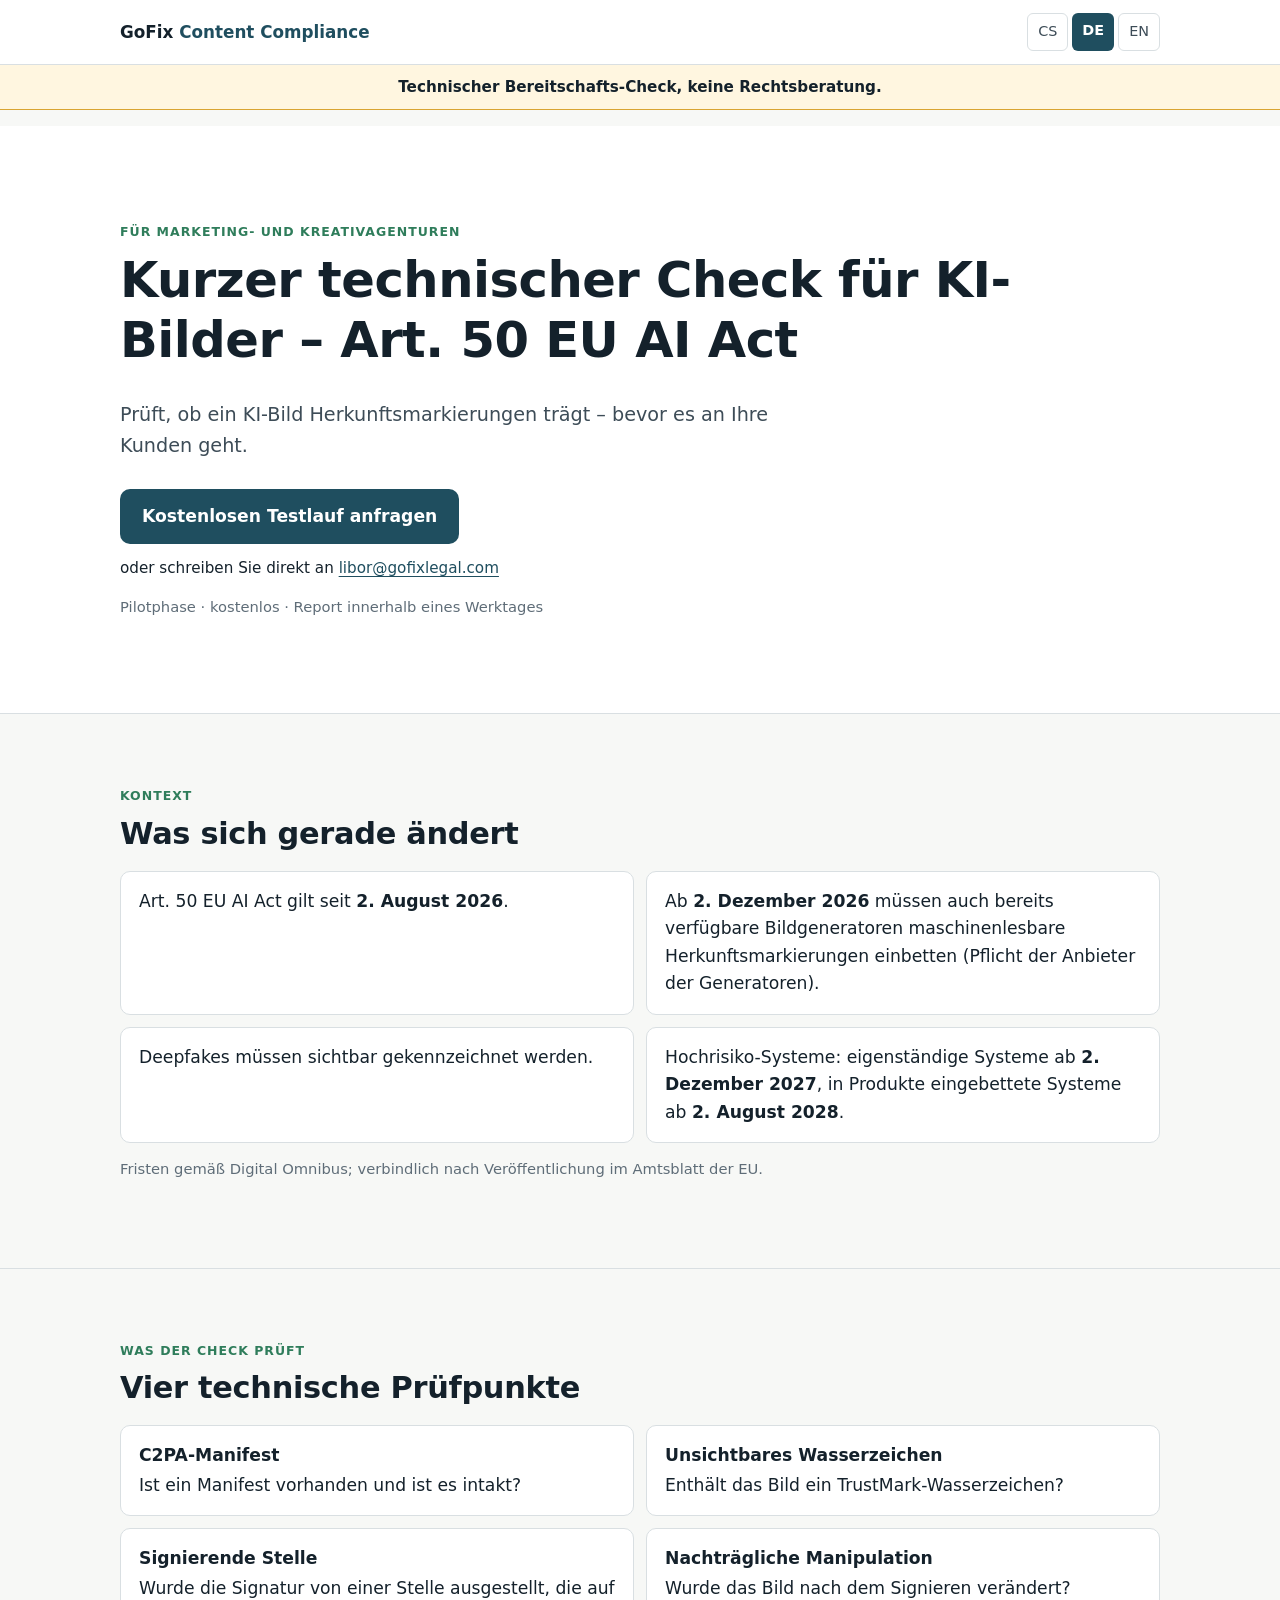
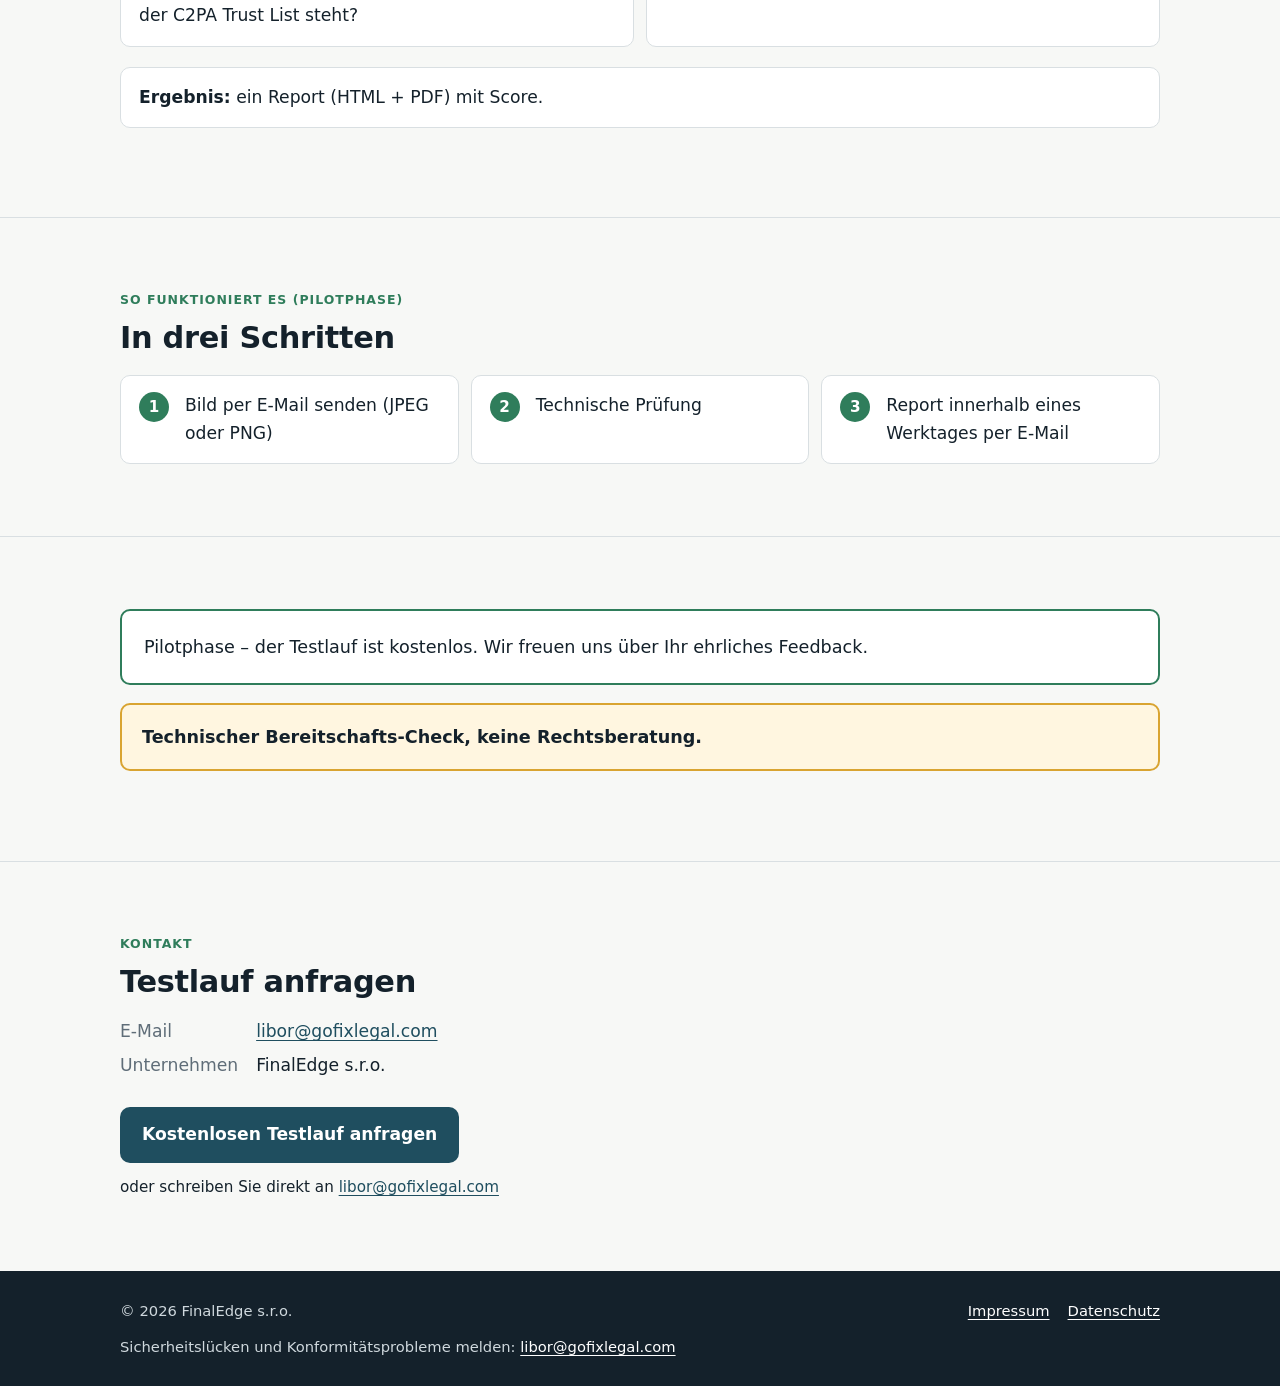
==== commit ce53d94c: "fix: termíny AI Actu podle Digital Omnibus (high-risk, poznámka k Úřednímu věstníku) Doplněn řádek h" ====
--- a/index.html
+++ b/index.html
@@ -40,7 +40,9 @@
         <li>Art. 50 EU AI Act gilt seit <time datetime="2026-08-02">2. August 2026</time>.</li>
         <li>Ab <time datetime="2026-12-02">2. Dezember 2026</time> müssen auch bereits verfügbare Bildgeneratoren maschinenlesbare Herkunftsmarkierungen einbetten (Pflicht der Anbieter der Generatoren).</li>
         <li>Deepfakes müssen sichtbar gekennzeichnet werden.</li>
+        <li>Hochrisiko-Systeme: eigenständige Systeme ab <time datetime="2027-12-02">2. Dezember 2027</time>, in Produkte eingebettete Systeme ab <time datetime="2028-08-02">2. August 2028</time>.</li>
       </ul>
+      <p class="facts-note">Fristen gemäß Digital Omnibus; verbindlich nach Veröffentlichung im Amtsblatt der EU.</p>
     </div>
   </section>
 
--- a/assets/styles.css
+++ b/assets/styles.css
@@ -103,6 +103,7 @@
 .facts { list-style: none; padding: 0; margin: 0; display: grid; gap: 12px; }
 .facts li { background: var(--surface); border: 1px solid var(--line); border-radius: var(--radius); padding: 16px 18px; }
 .facts time { font-weight: 700; }
+.facts-note { color: var(--muted); font-size: 0.92rem; margin-top: 14px; }
 
 .checks { list-style: none; padding: 0; margin: 0 0 20px; display: grid; gap: 12px; }
 .checks li { background: var(--surface); border: 1px solid var(--line); border-radius: var(--radius); padding: 16px 18px; }
